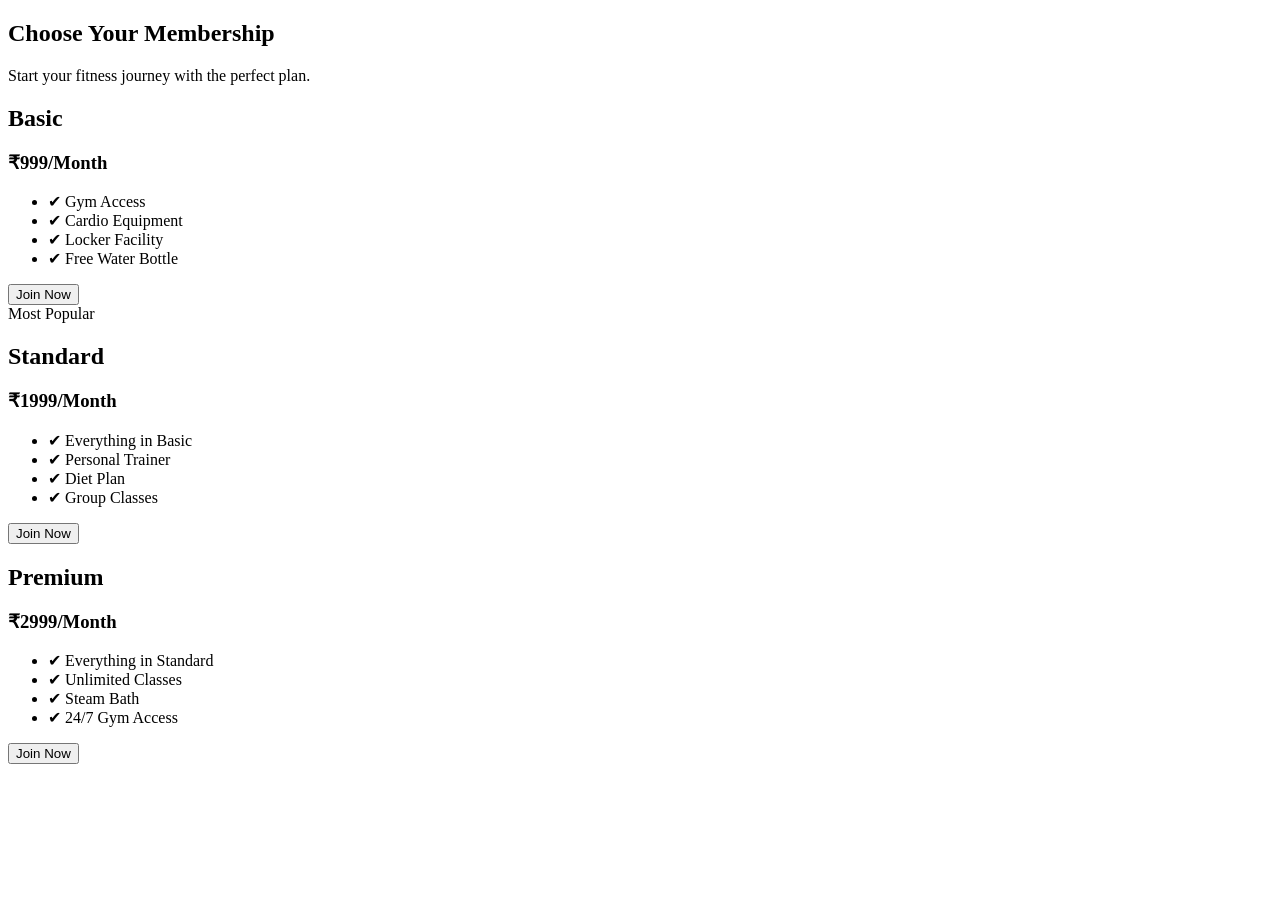
==== membership.html @ 6ddeae8e "Moved all files to root" ====
<!DOCTYPE html>
<html>
<head>
    <meta charset="UTF-8">
    <meta name="viewport" content="width=device-width, initial-scale=1.0">
    <title>Membership Plans</title>
    <link rel="stylesheet" href="gym.css">
</head>
<body>

<section class="membership">

    <h1>Choose Your Membership</h1>
    <p>Start your fitness journey with the perfect plan.</p>

    <div class="plans">

        <!-- Basic Plan -->
        <div class="card">
            <h2>Basic</h2>
            <h3>₹999<span>/Month</span></h3>

            <ul>
                <li>✔ Gym Access</li>
                <li>✔ Cardio Equipment</li>
                <li>✔ Locker Facility</li>
                <li>✔ Free Water Bottle</li>
            </ul>

            <button>Join Now</button>
        </div>

        <!-- Standard Plan -->
        <div class="card popular">

            <div class="tag">Most Popular</div>

            <h2>Standard</h2>
            <h3>₹1999<span>/Month</span></h3>

            <ul>
                <li>✔ Everything in Basic</li>
                <li>✔ Personal Trainer</li>
                <li>✔ Diet Plan</li>
                <li>✔ Group Classes</li>
            </ul>

            <button>Join Now</button>
        </div>

        <!-- Premium Plan -->
        <div class="card">
            <h2>Premium</h2>
            <h3>₹2999<span>/Month</span></h3>

            <ul>
                <li>✔ Everything in Standard</li>
                <li>✔ Unlimited Classes</li>
                <li>✔ Steam Bath</li>
                <li>✔ 24/7 Gym Access</li>
            </ul>

            <button>Join Now</button>
        </div>

    </div>

</section>

</body>
</html>
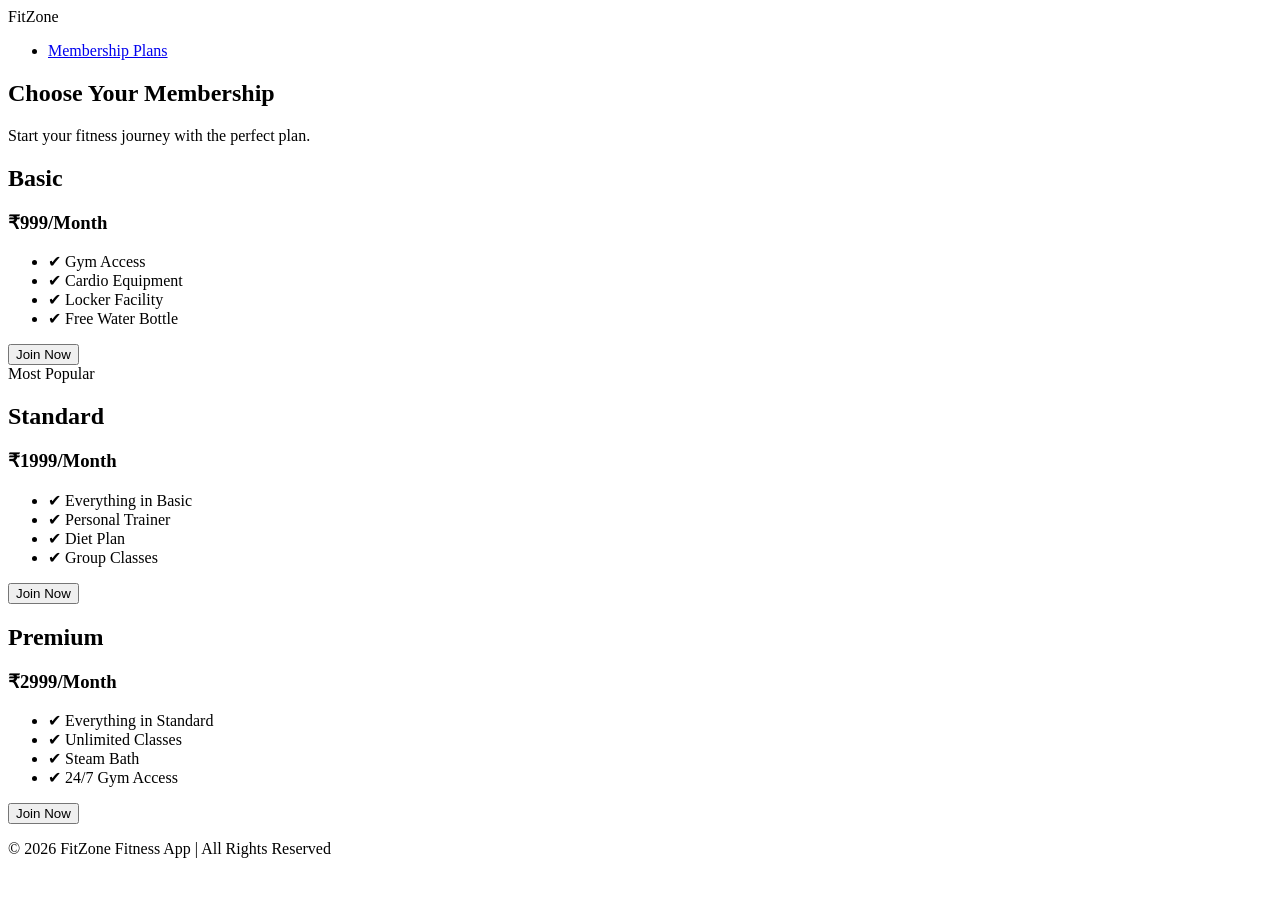
==== commit 5fcfff20: "updated membership page" ====
--- a/membership.html
+++ b/membership.html
@@ -7,6 +7,22 @@
     <link rel="stylesheet" href="gym.css">
 </head>
 <body>
+    <header>
+    <nav>
+
+    <div class="logo">
+        Fit<span>Zone</span>
+    </div>
+
+    <ul>
+        
+        <li><a href="membership.html">Membership Plans</a></li>
+        
+    </ul>
+
+</nav>
+</header>
+
 
 <section class="membership">
 
@@ -66,6 +82,15 @@
     </div>
 
 </section>
+<footer>
+
+<p>
+&copy; 2026 FitZone Fitness App | All Rights Reserved
+</p>
+
+</footer>
+
+
 
 </body>
 </html>
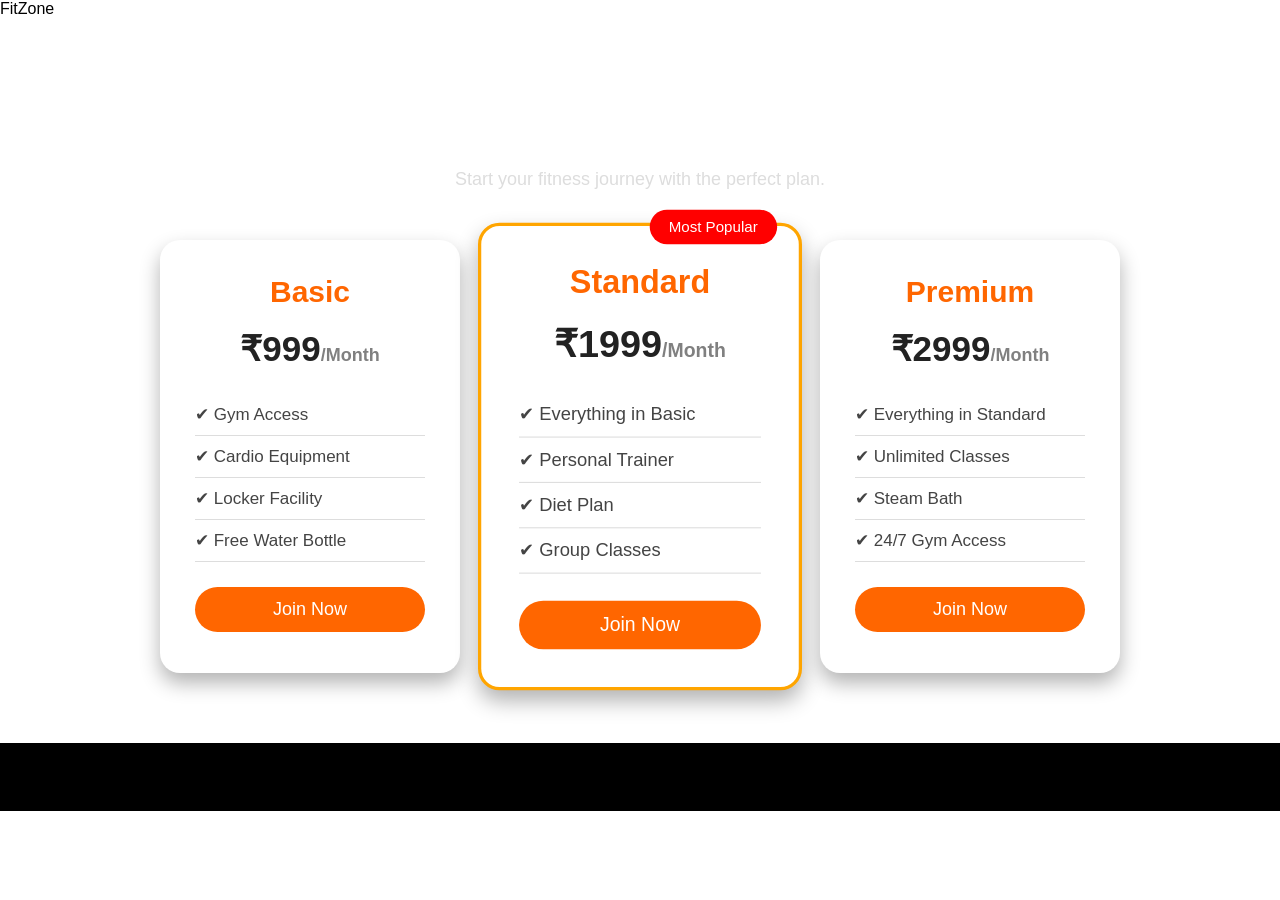
==== commit a1a01a5b: "Update membership.html" ====
--- a/membership.html
+++ b/membership.html
@@ -4,7 +4,7 @@
     <meta charset="UTF-8">
     <meta name="viewport" content="width=device-width, initial-scale=1.0">
     <title>Membership Plans</title>
-    <link rel="stylesheet" href="gym.css">
+    <link rel="stylesheet" href="membership.css">
 </head>
 <body>
     <header>
@@ -93,4 +93,4 @@
 
 
 </body>
-</html>+</html>
--- a/membership.css
+++ b/membership.css
@@ -0,0 +1,193 @@
+
+nav ul{
+    display:flex;
+    gap: 25px;
+    list-style:none;
+}
+
+
+nav ul li a{
+
+    color:white;
+    text-decoration:none;
+    position:relative;
+    transition:0.3s;
+
+}
+* Navigation Hover */
+
+nav ul li a:hover{
+
+    color:#ff5a00;
+
+}
+
+
+nav ul li a::after{
+
+    content:"";
+    position:absolute;
+    width:0;
+    height:2px;
+    background:#ff5a00;
+    left:0;
+    bottom:-8px;
+    transition:0.3s;
+
+}
+nav ul li a:hover::after{
+
+    width:100%;
+
+}
+
+/* Body */
+*{
+    margin:0;
+    padding:0;
+    box-sizing:border-box;
+    font-family:Arial, sans-serif;
+}
+
+
+body{
+    background:linear-gradient(#0b0b0b);
+}
+
+/* Membership Section */
+
+.membership{
+    width:90%;
+    margin:auto;
+    padding:70px 0;
+    text-align:center;
+}
+
+.membership h1{
+    color:white;
+    font-size:42px;
+}
+
+.membership p{
+    color:#ddd;
+    margin:15px 0 50px;
+    font-size:18px;
+}
+
+/* Cards */
+
+.plans{
+    display:flex;
+    justify-content:center;
+    gap:30px;
+    flex-wrap:wrap;
+}
+
+.card{
+    width:300px;
+    background:white;
+    border-radius:20px;
+    padding:35px;
+    position:relative;
+    transition:0.4s;
+    box-shadow:0 10px 20px rgba(0,0,0,0.3);
+}
+
+.card:hover{
+    transform:translateY(-10px);
+}
+
+.card h2{
+    color:#ff6600;
+    font-size:30px;
+}
+
+.card h3{
+    margin:20px 0;
+    color:#222;
+    font-size:35px;
+}
+
+.card h3 span{
+    font-size:18px;
+    color:gray;
+}
+
+.card ul{
+    list-style:none;
+    text-align:left;
+    margin:25px 0;
+}
+
+.card ul li{
+    padding:10px 0;
+    font-size:17px;
+    color:#444;
+    border-bottom:1px solid #ddd;
+}
+
+/* Button */
+
+.card button{
+    width:100%;
+    padding:12px;
+    background:#ff6600;
+    color:white;
+    border:none;
+    border-radius:30px;
+    font-size:18px;
+    cursor:pointer;
+    transition:0.3s;
+}
+
+.card button:hover{
+    background:#e65100;
+}
+
+/* Popular Card */
+
+.popular{
+    transform:scale(1.08);
+    border:3px solid orange;
+}
+
+.popular:hover{
+    transform:scale(1.12);
+}
+
+.tag{
+    position:absolute;
+    top:-15px;
+    right:20px;
+    background:red;
+    color:white;
+    padding:8px 18px;
+    border-radius:20px;
+    font-size:14px;
+}
+
+/* Responsive */
+
+@media(max-width:900px){
+
+.plans{
+    flex-direction:column;
+    align-items:center;
+}
+
+.popular{
+    transform:scale(1);
+}
+
+.popular:hover{
+    transform:translateY(-10px);
+}
+
+}
+footer{
+
+background:black;
+padding:25px;
+text-align:center;
+
+}
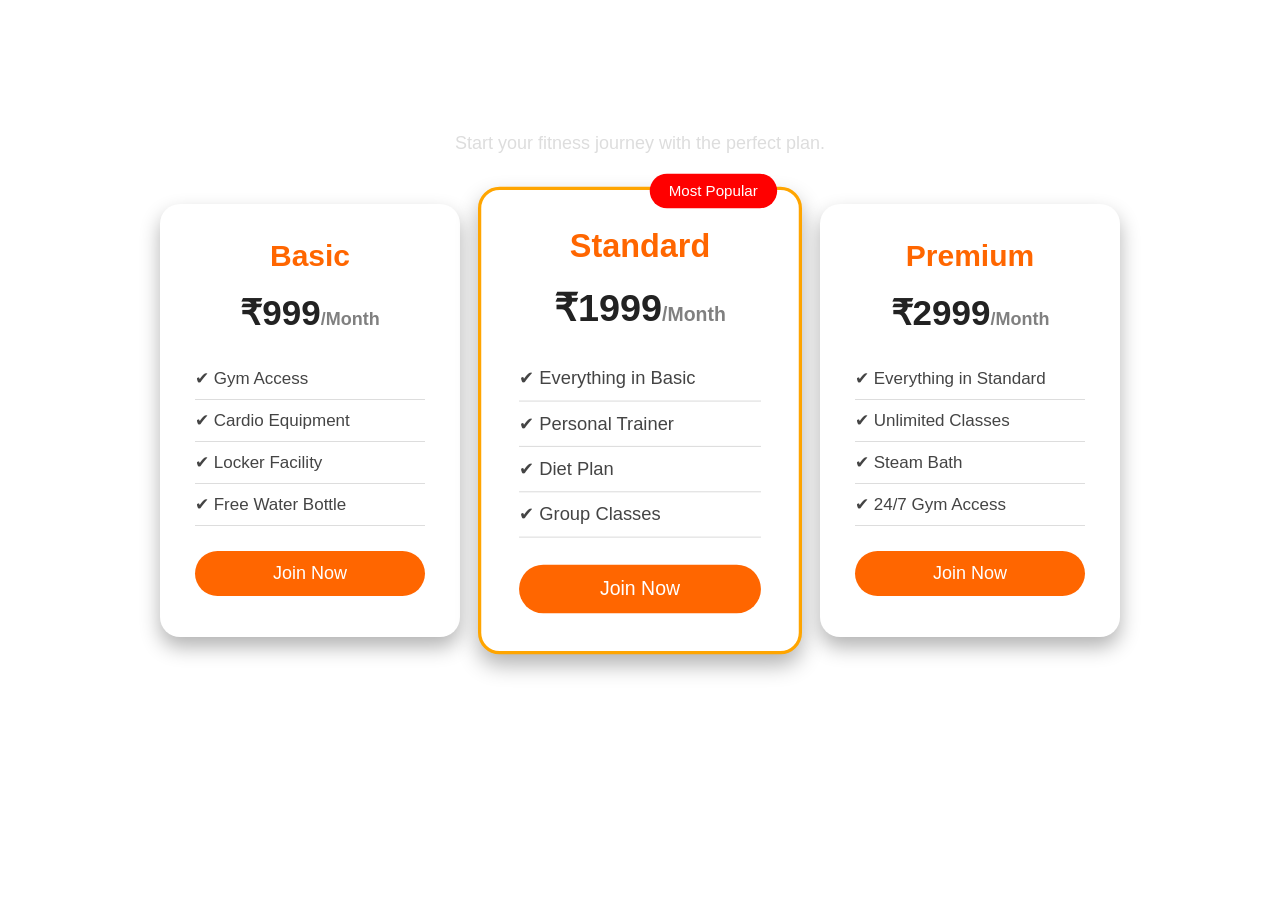
==== commit 4e6f3234: "Update membership.html" ====
--- a/membership.html
+++ b/membership.html
@@ -7,22 +7,6 @@
     <link rel="stylesheet" href="membership.css">
 </head>
 <body>
-    <header>
-    <nav>
-
-    <div class="logo">
-        Fit<span>Zone</span>
-    </div>
-
-    <ul>
-        
-        <li><a href="membership.html">Membership Plans</a></li>
-        
-    </ul>
-
-</nav>
-</header>
-
 
 <section class="membership">
 
@@ -82,15 +66,6 @@
     </div>
 
 </section>
-<footer>
-
-<p>
-&copy; 2026 FitZone Fitness App | All Rights Reserved
-</p>
-
-</footer>
-
-
 
 </body>
 </html>
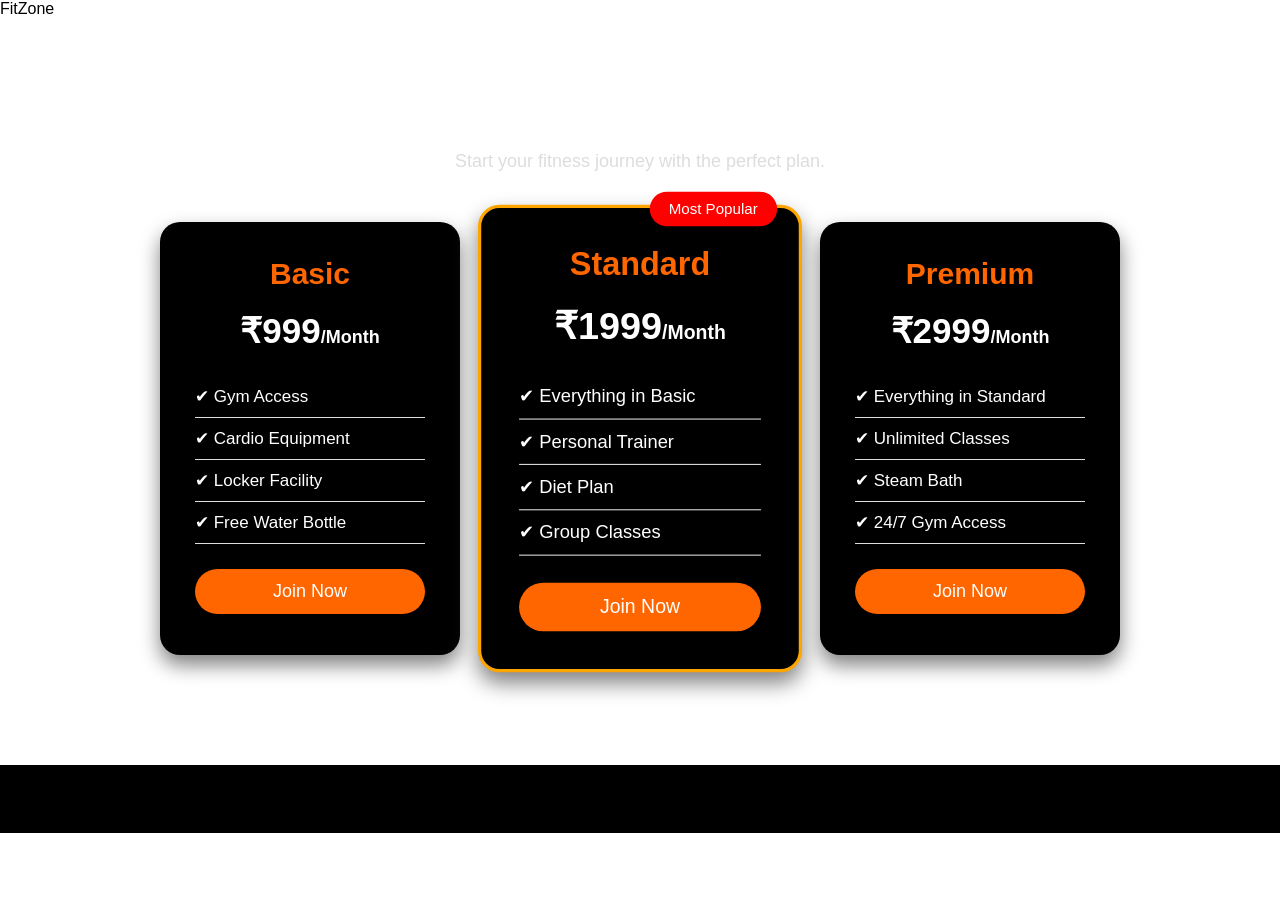
==== commit ab65171f: "update changes" ====
--- a/membership.html
+++ b/membership.html
@@ -7,6 +7,22 @@
     <link rel="stylesheet" href="membership.css">
 </head>
 <body>
+    <header>
+    <nav>
+
+    <div class="logo">
+        Fit<span>Zone</span>
+    </div>
+
+    <ul>
+        
+        <li><a href="membership.html"></a></li>
+        
+    </ul>
+
+</nav>
+</header>
+
 
 <section class="membership">
 
@@ -66,6 +82,15 @@
     </div>
 
 </section>
+<footer>
+
+<p>
+&copy; 2026 FitZone Fitness App | All Rights Reserved
+</p>
+
+</footer>
+
+
 
 </body>
 </html>
--- a/membership.css
+++ b/membership.css
@@ -85,12 +85,12 @@
 
 .card{
     width:300px;
-    background:white;
+    background:black;
     border-radius:20px;
     padding:35px;
     position:relative;
     transition:0.4s;
-    box-shadow:0 10px 20px rgba(0,0,0,0.3);
+    box-shadow:0 10px 20px  gray;
 }
 
 .card:hover{
@@ -104,13 +104,13 @@
 
 .card h3{
     margin:20px 0;
-    color:#222;
+    color:white;
     font-size:35px;
 }
 
 .card h3 span{
     font-size:18px;
-    color:gray;
+    color:white;
 }
 
 .card ul{
@@ -122,7 +122,7 @@
 .card ul li{
     padding:10px 0;
     font-size:17px;
-    color:#444;
+    color:white;
     border-bottom:1px solid #ddd;
 }
 
@@ -189,5 +189,8 @@
 background:black;
 padding:25px;
 text-align:center;
+margin-top: 40px;
+
+
 
 }
